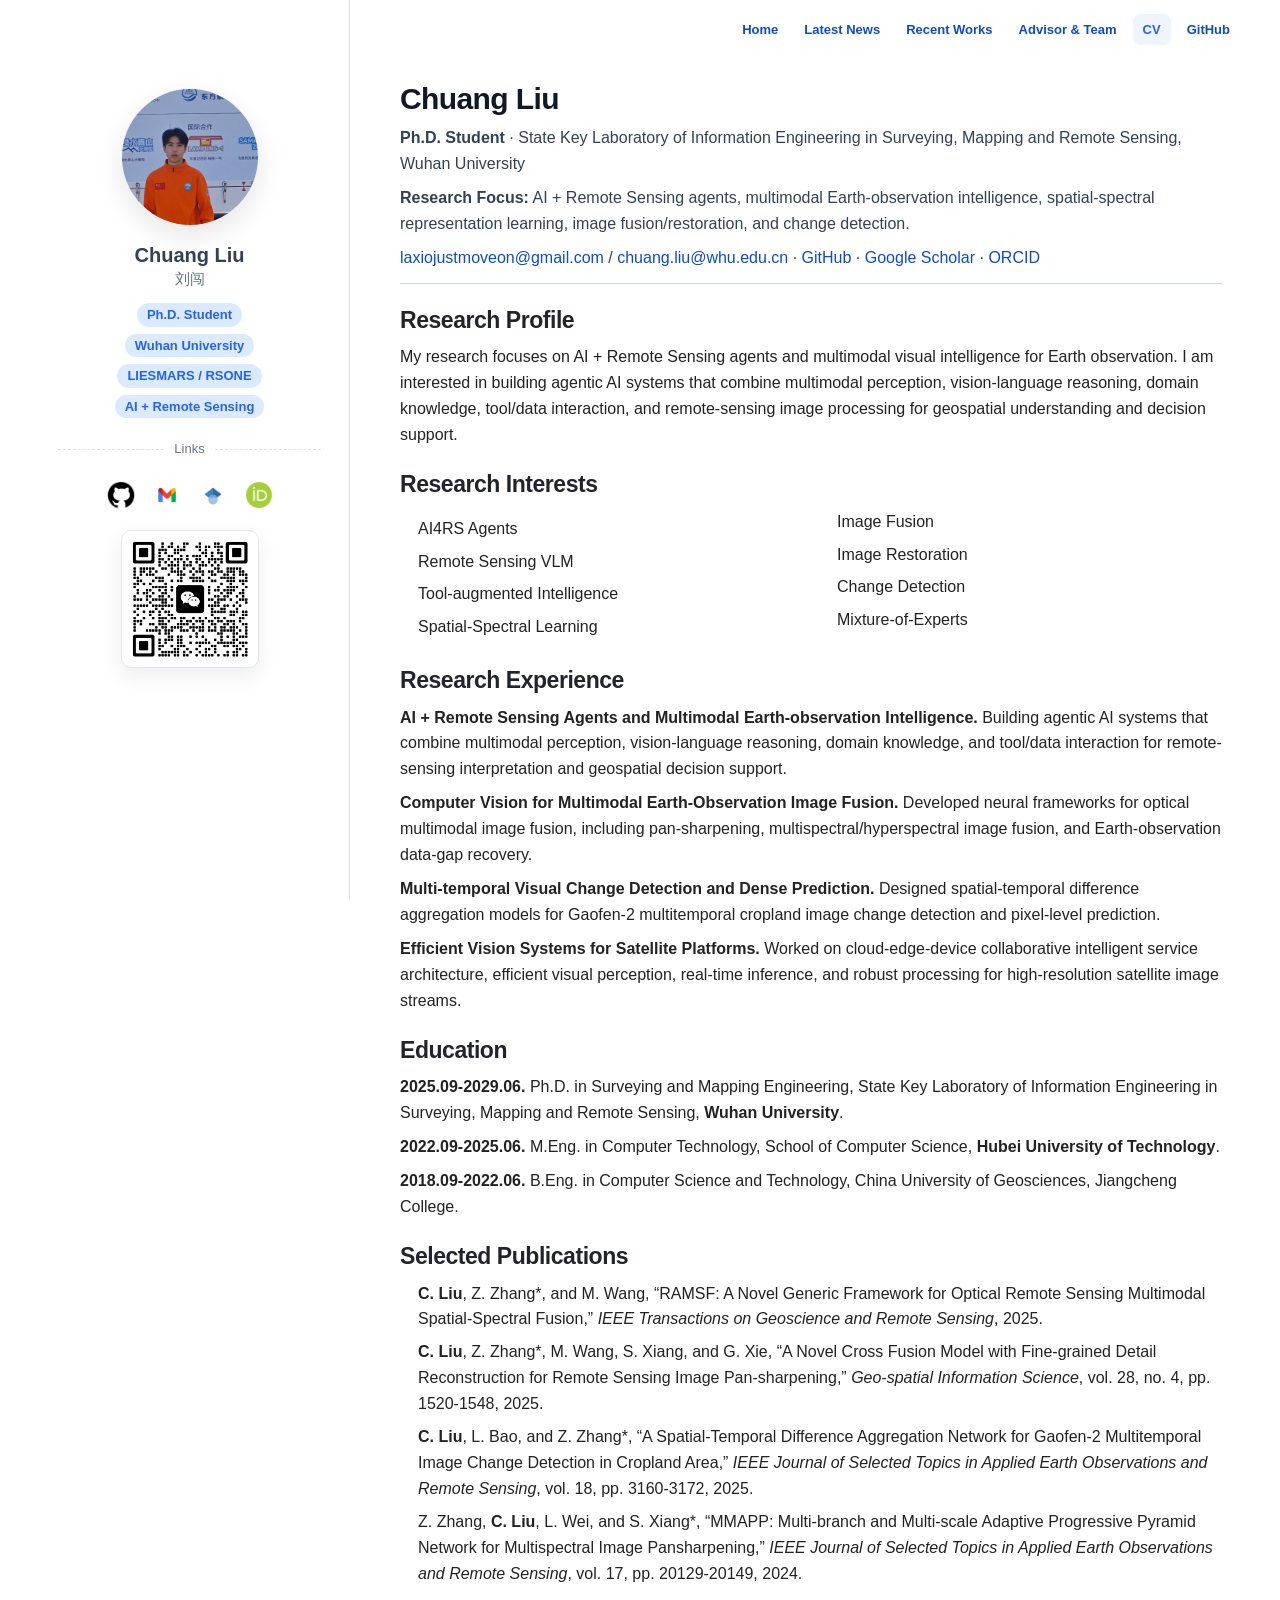
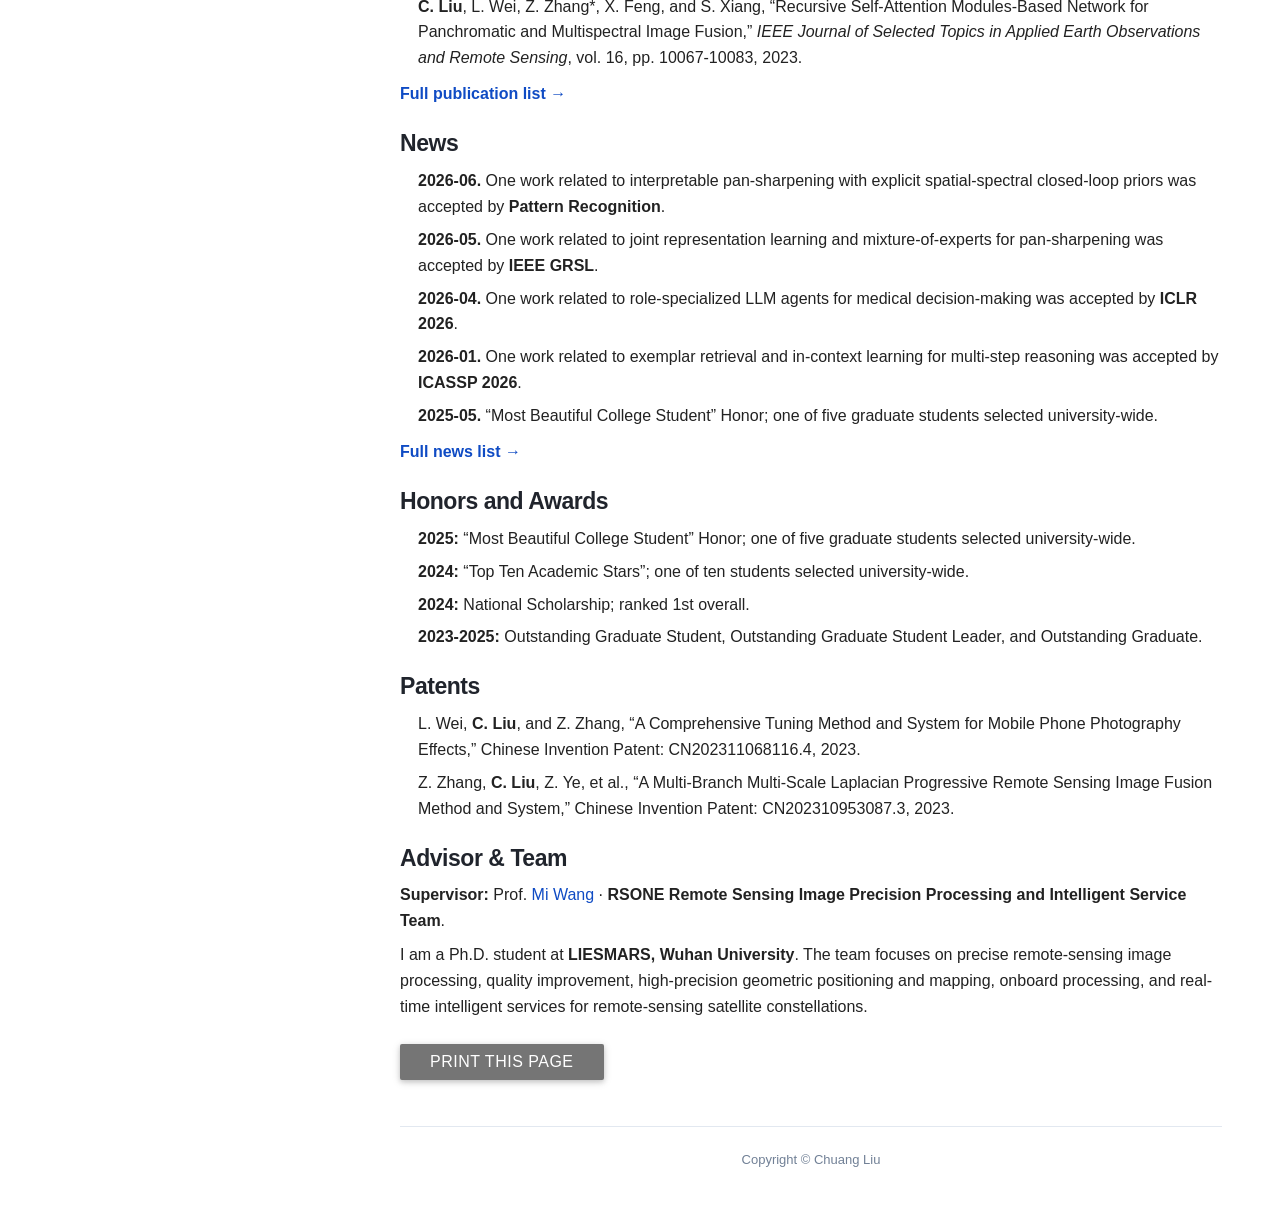
==== cv.html @ 135b4ab1 "Initial homepage" ====
<!DOCTYPE html>
<html lang="en">
<head>
<meta charset="utf-8"/>
<meta content="width=device-width, initial-scale=1.0" name="viewport"/>
<meta content="Chuang Liu" name="author"/>
<meta content="CV of Chuang Liu" name="description"/>
<title>CV | Chuang Liu</title>
<link href="./files/materialize.min.css" media="screen,projection" rel="stylesheet" type="text/css"/>
<link href="./files/style.css" media="screen,projection" rel="stylesheet" type="text/css"/>
<link href="./files/custom.css" media="screen,projection" rel="stylesheet" type="text/css"/>
<link href="./images/favicon.svg" rel="shortcut icon"/>
</head>
<body class="split-layout cv-page-static">
<aside aria-label="Profile sidebar" class="profile-sidebar">
<img alt="Chuang Liu profile photo" class="sidebar-photo" src="./images/profile.jpg"/>
<h2 class="sidebar-name">Chuang Liu</h2>
<div class="sidebar-cn">刘闯</div>
<div class="side-badges">
<span>Ph.D. Student</span>
<span>Wuhan University</span>
<span>LIESMARS / RSONE</span>
<span>AI + Remote Sensing</span>
</div>
<div class="sidebar-divider"><span>Links</span></div>
<div class="sidebar-links">
<a href="https://github.com/JUSTM0VE0N" rel="noopener" target="_blank" title="GitHub"><img alt="GitHub" src="./images/icon-github.png"/></a>
<a href="mailto:laxiojustmoveon@gmail.com" title="Email"><img alt="Email" src="./images/icon-email.png"/></a>
<a href="https://scholar.google.com.hk/citations?user=1uEs4R8AAAAJ&amp;hl=zh-CN" rel="noopener" target="_blank" title="Google Scholar"><img alt="Google Scholar" src="./images/icon-google-scholar.png"/></a>
<a href="https://orcid.org/0009-0001-8246-3417" rel="noopener" target="_blank" title="ORCID"><img alt="ORCID" src="./images/icon-orcid.png"/></a>
</div>
<div aria-label="WeChat QR code" class="wechat-qr-block">
<img alt="WeChat QR code" src="./images/wechat-qr.jpg"/>
</div>
</aside>
<main class="main-panel">
<nav aria-label="Main navigation" class="top-menu">
<a href="./index.html#home">Home</a>
<a href="./index.html#news">Latest News</a>
<a href="./index.html#recent_works">Recent Works</a>
<a href="./index.html#team">Advisor &amp; Team</a>
<a class="active" href="./cv.html">CV</a>
<a class="github-mini" href="https://github.com/JUSTM0VE0N" rel="noopener" target="_blank" title="GitHub">GitHub</a>
</nav>
<section class="content-section cv-section" id="cv">
<h1>Chuang Liu</h1>
<p class="cv-subtitle"><b>Ph.D. Student</b> · State Key Laboratory of Information Engineering in Surveying, Mapping and Remote Sensing, Wuhan University</p>
<p class="cv-subtitle"><b>Research Focus:</b> AI + Remote Sensing agents, multimodal Earth-observation intelligence, spatial-spectral representation learning, image fusion/restoration, and change detection.</p>
<p class="cv-contact"><a href="mailto:laxiojustmoveon@gmail.com">laxiojustmoveon@gmail.com</a> / <a href="mailto:chuang.liu@whu.edu.cn">chuang.liu@whu.edu.cn</a> · <a href="https://github.com/JUSTM0VE0N" target="_blank" rel="noopener">GitHub</a> · <a href="https://scholar.google.com.hk/citations?user=1uEs4R8AAAAJ&amp;hl=zh-CN" target="_blank" rel="noopener">Google Scholar</a> · <a href="https://orcid.org/0009-0001-8246-3417" target="_blank" rel="noopener">ORCID</a></p>

<h2>Research Profile</h2>
<p>My research focuses on AI + Remote Sensing agents and multimodal visual intelligence for Earth observation. I am interested in building agentic AI systems that combine multimodal perception, vision-language reasoning, domain knowledge, tool/data interaction, and remote-sensing image processing for geospatial understanding and decision support.</p>

<h2>Research Interests</h2>
<ul class="cv-list inline-list">
<li>AI4RS Agents</li>
<li>Remote Sensing VLM</li>
<li>Tool-augmented Intelligence</li>
<li>Spatial-Spectral Learning</li>
<li>Image Fusion</li>
<li>Image Restoration</li>
<li>Change Detection</li>
<li>Mixture-of-Experts</li>
</ul>

<h2>Research Experience</h2>
<p><b>AI + Remote Sensing Agents and Multimodal Earth-observation Intelligence.</b> Building agentic AI systems that combine multimodal perception, vision-language reasoning, domain knowledge, and tool/data interaction for remote-sensing interpretation and geospatial decision support.</p>
<p><b>Computer Vision for Multimodal Earth-Observation Image Fusion.</b> Developed neural frameworks for optical multimodal image fusion, including pan-sharpening, multispectral/hyperspectral image fusion, and Earth-observation data-gap recovery.</p>
<p><b>Multi-temporal Visual Change Detection and Dense Prediction.</b> Designed spatial-temporal difference aggregation models for Gaofen-2 multitemporal cropland image change detection and pixel-level prediction.</p>
<p><b>Efficient Vision Systems for Satellite Platforms.</b> Worked on cloud-edge-device collaborative intelligent service architecture, efficient visual perception, real-time inference, and robust processing for high-resolution satellite image streams.</p>

<h2>Education</h2>
<p><b>2025.09-2029.06.</b> Ph.D. in Surveying and Mapping Engineering, State Key Laboratory of Information Engineering in Surveying, Mapping and Remote Sensing, <b>Wuhan University</b>.</p>
<p><b>2022.09-2025.06.</b> M.Eng. in Computer Technology, School of Computer Science, <b>Hubei University of Technology</b>.</p>
<p><b>2018.09-2022.06.</b> B.Eng. in Computer Science and Technology, China University of Geosciences, Jiangcheng College.</p>

<h2>Selected Publications</h2>
<ul class="cv-pub-list">
<li><b>C. Liu</b>, Z. Zhang*, and M. Wang, “RAMSF: A Novel Generic Framework for Optical Remote Sensing Multimodal Spatial-Spectral Fusion,” <i>IEEE Transactions on Geoscience and Remote Sensing</i>, 2025.</li>
<li><b>C. Liu</b>, Z. Zhang*, M. Wang, S. Xiang, and G. Xie, “A Novel Cross Fusion Model with Fine-grained Detail Reconstruction for Remote Sensing Image Pan-sharpening,” <i>Geo-spatial Information Science</i>, vol. 28, no. 4, pp. 1520-1548, 2025.</li>
<li><b>C. Liu</b>, L. Bao, and Z. Zhang*, “A Spatial-Temporal Difference Aggregation Network for Gaofen-2 Multitemporal Image Change Detection in Cropland Area,” <i>IEEE Journal of Selected Topics in Applied Earth Observations and Remote Sensing</i>, vol. 18, pp. 3160-3172, 2025.</li>
<li>Z. Zhang, <b>C. Liu</b>, L. Wei, and S. Xiang*, “MMAPP: Multi-branch and Multi-scale Adaptive Progressive Pyramid Network for Multispectral Image Pansharpening,” <i>IEEE Journal of Selected Topics in Applied Earth Observations and Remote Sensing</i>, vol. 17, pp. 20129-20149, 2024.</li>
<li><b>C. Liu</b>, L. Wei, Z. Zhang*, X. Feng, and S. Xiang, “Recursive Self-Attention Modules-Based Network for Panchromatic and Multispectral Image Fusion,” <i>IEEE Journal of Selected Topics in Applied Earth Observations and Remote Sensing</i>, vol. 16, pp. 10067-10083, 2023.</li>
</ul>
<p class="cv-small-link"><a href="./publications.html">Full publication list →</a></p>

<h2>News</h2>
<ul class="cv-list">
<li><b>2026-06.</b> One work related to interpretable pan-sharpening with explicit spatial-spectral closed-loop priors was accepted by <b>Pattern Recognition</b>.</li>
<li><b>2026-05.</b> One work related to joint representation learning and mixture-of-experts for pan-sharpening was accepted by <b>IEEE GRSL</b>.</li>
<li><b>2026-04.</b> One work related to role-specialized LLM agents for medical decision-making was accepted by <b>ICLR 2026</b>.</li>
<li><b>2026-01.</b> One work related to exemplar retrieval and in-context learning for multi-step reasoning was accepted by <b>ICASSP 2026</b>.</li>
<li><b>2025-05.</b> “Most Beautiful College Student” Honor; one of five graduate students selected university-wide.</li>
</ul>
<p class="cv-small-link"><a href="./news.html">Full news list →</a></p>

<h2>Honors and Awards</h2>
<ul class="cv-list">
<li><b>2025:</b> “Most Beautiful College Student” Honor; one of five graduate students selected university-wide.</li>
<li><b>2024:</b> “Top Ten Academic Stars”; one of ten students selected university-wide.</li>
<li><b>2024:</b> National Scholarship; ranked 1st overall.</li>
<li><b>2023-2025:</b> Outstanding Graduate Student, Outstanding Graduate Student Leader, and Outstanding Graduate.</li>
</ul>

<h2>Patents</h2>
<ul class="cv-list">
<li>L. Wei, <b>C. Liu</b>, and Z. Zhang, “A Comprehensive Tuning Method and System for Mobile Phone Photography Effects,” Chinese Invention Patent: CN202311068116.4, 2023.</li>
<li>Z. Zhang, <b>C. Liu</b>, Z. Ye, et al., “A Multi-Branch Multi-Scale Laplacian Progressive Remote Sensing Image Fusion Method and System,” Chinese Invention Patent: CN202310953087.3, 2023.</li>
</ul>

<h2>Advisor &amp; Team</h2>
<p><b>Supervisor:</b> Prof. <a href="https://rsone.whu.edu.cn/home/index/list.html?id=8" target="_blank" rel="noopener">Mi Wang</a> · <b>RSONE Remote Sensing Image Precision Processing and Intelligent Service Team</b>.</p>
<p>I am a Ph.D. student at <b>LIESMARS, Wuhan University</b>. The team focuses on precise remote-sensing image processing, quality improvement, high-precision geometric positioning and mapping, onboard processing, and real-time intelligent services for remote-sensing satellite constellations.</p>

<p class="cv-print no-print"><button onclick="window.print()" class="btn grey darken-1">Print This Page</button></p>
</section>
<footer class="site-footer">Copyright © Chuang Liu</footer>
</main>
</body>
</html>
---- files/style.css ----
/* Custom Stylesheet */
/**
 * Use this file to override Materialize files so you can update
 * the core Materialize files in the future
 *
 * Made By MaterializeCSS.com
 */
html{
 }
body{
    font-family: Palatino Linotype, Helvetica Neue, Helvetica, Arial, sans-serif;
    font-size: 13pt;
}
.profile-section{
    background: #f7f7f7;
}

.news-section{
    background: #f7f7f7;
}

.projects-section{
    background: #f7f7f7;
}


.title{
    font-size: 20pt;
    font-weight: bold;
}
.subtitle{
    font-size: 16pt;
    font-weight: bold;
}


.nav-item{
    font-size: 12pt !important;
    color: black;
}

.nav-menu{
  color:black;
}

.cover-block {
  padding-top: 50px;
}

.profile-link{
  font-size: 13pt;
}

.profile-link a {
  color: white;
}
.profile-link a:hover {
  color: #DDDDDD;
}

.profile-block {
    background-color: #fff;
    transition: box-shadow .25s;
    border-radius: 20px;
}

.profile-image-block {
    vertical-align: middle;
}

.profile-content-block{
    color: white;
    padding-top: 10px !important;
}

.profile-photo{
    border-radius: 125px !important;
    border-color: white;
    margin: 10px;
}

.profile-name{
  font-size: 32px;
  font-weight: bold;

  font-family: Palatino Linotype, Helvetica Neue, Helvetica, Arial, sans-serif;
}

.about-card{
    border-radius: 40px;
}


.social-photo{
    width: 70px !important;
    margin-right: 10px;
    padding-bottom: 10px;
}

.social-photo{
    -webkit-transition: all 0.25s ease; /* Safari and Chrome */
    -moz-transition: all 0.25s ease; /* Firefox */
    -o-transition: all 0.25s ease; /* IE 9 */
    -ms-transition: all 0.25s ease; /* Opera */
    transition: all 0.25s ease;
}
.social-photo:hover {
    -webkit-transform:scale(1.2); /* Safari and Chrome */
    -moz-transform:scale(1.2); /* Firefox */
    -ms-transform:scale(1.2); /* IE 9 */
    -o-transform:scale(1.2); /* Opera */
     transform:scale(1.2);
}


.collection {
    border: 0px !important;
}
.collection-item{
    border: 0px !important;
}

.icon {
    width: 15px;
    margin-right: 5px;
    vertical-align: middle;
}
.news-date {
    width: 120px !important;
}

.test{
    border: 10px solid;
}


.parallax-container {
  min-height: 380px;
  line-height: 0;
  height: auto;
  color: rgba(255,255,255,.9);
}
  .parallax-container .section {
    width: 100%;
  }

@media only screen and (max-width : 992px) {
  .parallax-container .section {
    position: absolute;
    top: 40%;
  }
  #home .section {
    top: 10%;
  }
}

@media only screen and (max-width : 600px) {
  #home .section {
    top: 10%;
  }
}

@media only screen and (max-width : 992px) {
  .profile-content-block {
    text-align: center;
  }
}


.paper-title{
  font-size: 20px;
  font-weight: bold;
  color: black;
}

.paper-author{
  font-size: 16px !important;
  margin-top: 10px;
}

.paper-conf{
  font-size: 16px !important;
  font-style: italic !important;
}

a {
  color: #002db3;
}
a:hover{
  color: #3366ff;
}

.publication-hr{
  border: 0;
  border-top: 1px solid #DDDDDD;
}
---- files/custom.css ----
:root {
  --ink: #0f172a;
  --muted: #475569;
  --line: #dbe3ea;
  --soft: #f8fafc;
  --blue: #0369a1;
}
html { scroll-behavior: smooth; }
body { color: var(--ink); line-height: 1.72; }
nav ul a { padding: 0 9px; color: #263238; font-weight: 500; }
nav ul a.active { color: #0277bd; border-bottom: 3px solid #0277bd; }
.parallax-container { min-height: 560px; }
.cover-block { padding-top: 105px; }
.profile-content-block { text-shadow: 0 2px 10px rgba(0,0,0,.35); }
.profile-name { font-size: 2.2rem; font-weight: 700; }
.profile-link a { color: #e1f5fe; text-decoration: underline; }
.profile-photo { width: 260px; height: 260px; object-fit: cover; border-radius: 16px; background: white; border: 5px solid rgba(255,255,255,.85); }
.social-photo { width: 38px; height: 38px; object-fit: contain; margin-right: 10px; vertical-align: middle; border-radius: 8px; background: rgba(255,255,255,.9); padding: 2px; }
.social-pill { display: inline-flex; align-items: center; height: 38px; padding: 0 12px; border-radius: 8px; background: rgba(255,255,255,.92); color: #166534 !important; font-weight: 800; vertical-align: middle; text-shadow: none; }
.section { padding-top: 30px; padding-bottom: 32px; }
.about-section, .education-section, .awards-section { background: #ffffff; }
.news-section, .projects-section, .preprints-section, .collab-section { background: var(--soft); }
.title { font-size: 2.0rem; font-weight: 700; letter-spacing: .01em; }
.highlight-note {
  border-left: 5px solid #0284c7;
  background: #eff6ff;
  padding: 16px 20px;
  border-radius: 12px;
  line-height: 1.75;
}
.chinese-note { font-size: 1.03rem; }
.meta-chip {
  display: inline-block;
  background: #e0f2fe;
  color: #075985;
  border-radius: 999px;
  padding: 4px 11px;
  margin: 4px 4px 4px 0;
  font-size: 13px;
  font-weight: 600;
}
.paper-card, .project-card, .timeline-card {
  background: #fff;
  border: 1px solid var(--line);
  border-radius: 18px;
  padding: 18px;
  margin: 14px 0;
  box-shadow: 0 10px 22px rgba(15, 23, 42, .045);
}
.paper-topic { color: var(--blue); font-weight: 800; font-size: 13px; text-transform: uppercase; letter-spacing: .035em; }
.paper-title { font-size: 1.12rem; font-weight: 750; margin: 5px 0; }
.paper-author { color: #334155; }
.paper-conf { color: #475569; }
.paper-links a, .project-links a { margin-right: 12px; font-weight: 700; }
.project-thumb { width: 100%; border-radius: 14px; border: 1px solid #e2e8f0; }
.project-card { min-height: 328px; }
.timeline-date { color: var(--blue); font-weight: 800; margin-bottom: 3px; }
.news-list li { margin: 9px 0; }
.patent-list li, .publication-list li { margin: 9px 0; }
.more-link { font-weight: 800; }
.cv-header { display: grid; grid-template-columns: 150px 1fr; gap: 24px; align-items: start; }
.cv-header img { width: 150px; height: 150px; object-fit: cover; border-radius: 16px; border: 1px solid var(--line); }
.footer-copyright { padding: 18px; }
.todo-table td:first-child { font-weight: 700; width: 190px; }
@media only screen and (max-width: 992px) {
  .parallax-container { min-height: 680px; }
  .cover-block { padding-top: 70px; }
  nav ul.left { overflow-x: auto; white-space: nowrap; width: 100%; }
  nav ul.left li { float: none; display: inline-block; }
}
@media only screen and (max-width: 600px) {
  .profile-photo { width: 210px; height: 210px; }
  .profile-name { font-size: 1.8rem; }
  .cv-header { grid-template-columns: 1fr; }
}

/* Readability fix for the homepage hero section. */
#home {
  position: relative;
  background: linear-gradient(120deg, rgba(3, 21, 37, 0.92), rgba(12, 74, 110, 0.82)), url("../images/homepage_bg_remote_sensing.svg") center center / cover no-repeat;
}
#home .container {
  position: relative;
  z-index: 2;
}
#home .parallax {
  display: none;
}
.profile-content-block {
  color: #f8fafc;
  background: rgba(2, 6, 23, 0.58);
  border: 1px solid rgba(255, 255, 255, 0.22);
  border-radius: 18px;
  padding: 22px 26px !important;
  box-shadow: 0 18px 45px rgba(15, 23, 42, 0.22);
  text-shadow: none;
}
.profile-content-block hr {
  border: 0;
  border-top: 1px solid rgba(255, 255, 255, 0.38);
}
.profile-link {
  color: #f8fafc;
}
.profile-link a {
  color: #bae6fd;
  font-weight: 700;
  text-decoration: none;
}
.profile-link a:hover {
  color: #ffffff;
  text-decoration: underline;
}
.profile-name {
  color: #ffffff;
  text-shadow: 0 2px 8px rgba(0, 0, 0, 0.3);
}
@media only screen and (max-width: 992px) {
  .profile-content-block {
    margin-top: 18px;
  }
}

/* Consistent icon links in the homepage hero section. */
.social-links {
  display: flex;
  align-items: center;
  gap: 12px;
  margin-top: 18px;
  flex-wrap: wrap;
}
.social-icon-link {
  width: 44px;
  height: 44px;
  display: inline-flex;
  align-items: center;
  justify-content: center;
  border-radius: 10px;
  background: rgba(255,255,255,.94);
  box-shadow: 0 6px 18px rgba(15,23,42,.18);
  text-decoration: none !important;
  overflow: hidden;
  box-sizing: border-box;
}
.social-icon {
  width: 44px;
  height: 44px;
  object-fit: contain;
  display: block;
  border-radius: 10px;
  padding: 5px;
  background: rgba(255,255,255,.94);
  box-sizing: border-box;
}
.social-icon-text {
  display: inline-flex;
  align-items: center;
  justify-content: center;
  color: #166534;
  font-size: 10px;
  line-height: 1;
  font-weight: 900;
  letter-spacing: .02em;
  text-shadow: none;
}
.social-icon-link:hover {
  transform: translateY(-1px);
  box-shadow: 0 10px 24px rgba(15,23,42,.22);
}

/* Recent Works layout, inspired by compact academic publication lists. */
.paper-legend {
  display: flex;
  align-items: center;
  gap: 18px;
  flex-wrap: wrap;
  margin: 8px 0 14px;
  color: #334155;
  font-size: 1rem;
}
.role-dot {
  display: inline-block;
  width: 7px;
  height: 7px;
  border-radius: 50%;
  vertical-align: middle;
  margin: 0 5px 1px 3px;
}
.role-dot.equal { background: #22c55e; }
.role-dot.corr { background: #3b82f6; }
.role-dot.lead { background: #ef4444; }
sup.role-dot {
  width: 6px;
  height: 6px;
  margin-left: 4px;
  margin-right: 2px;
  position: relative;
  top: -0.45em;
}
.work-card {
  display: grid;
  grid-template-columns: 270px minmax(0, 1fr);
  gap: 18px;
  align-items: start;
  padding: 12px 0 14px 0;
  margin: 10px 0 14px;
  border-left: 1px solid #dbeafe;
  background: transparent;
  box-shadow: none;
}
.work-thumb {
  padding-left: 12px;
}
.work-thumb img {
  width: 100%;
  height: 118px;
  object-fit: cover;
  border-radius: 8px;
  border: 1px solid #e2e8f0;
  background: #fff;
}
.work-title {
  color: #27364f;
  font-size: 1.24rem;
  line-height: 1.42;
  font-weight: 700;
  letter-spacing: -.01em;
}
.citation-badge {
  display: inline-block;
  font-size: 11px;
  line-height: 1;
  padding: 5px 8px;
  border-radius: 999px;
  color: #1d4ed8;
  background: #eef2ff;
  font-weight: 800;
  vertical-align: middle;
  white-space: nowrap;
}
.work-tags {
  margin: 7px 0 6px;
}
.work-tags span {
  display: inline-block;
  margin: 0 4px 5px 0;
  padding: 3px 9px;
  border-radius: 999px;
  border: 1px solid #bbf7d0;
  background: #ecfdf5;
  color: #15803d;
  font-size: 12px;
  line-height: 1.2;
  font-weight: 600;
}
.work-authors {
  color: #697386;
  font-size: 1.02rem;
  line-height: 1.5;
}
.work-venue {
  color: #475569;
  font-size: .96rem;
  margin-top: 2px;
}
.work-links {
  margin-top: 8px;
}
.work-links a {
  display: inline-block;
  margin-right: 8px;
  padding: 3px 11px;
  border: 1px solid #60a5fa;
  border-radius: 999px;
  color: #2563eb;
  background: #eff6ff;
  font-weight: 800;
  font-size: 13px;
  text-decoration: none;
}
.work-links a:hover {
  background: #dbeafe;
  text-decoration: none;
}
.work-links .disabled-link {
  color: #94a3b8;
  border-color: #cbd5e1;
  background: #f8fafc;
  cursor: default;
  pointer-events: none;
}
.compact-work .work-thumb img {
  height: 96px;
}
.compact-work .work-title {
  font-size: 1.12rem;
}
@media only screen and (max-width: 800px) {
  .work-card {
    grid-template-columns: 1fr;
    gap: 10px;
    border-left: none;
    border-top: 1px solid #dbeafe;
    padding-top: 16px;
  }
  .work-thumb {
    padding-left: 0;
  }
  .work-thumb img {
    max-width: 360px;
    height: auto;
  }
  .work-title {
    font-size: 1.12rem;
  }
}

/* Split academic homepage layout inspired by compact lab/profile pages. */
body.split-layout {
  margin: 0;
  background: #ffffff;
  color: #243246;
  font-family: -apple-system, BlinkMacSystemFont, "Segoe UI", "Helvetica Neue", Arial, "Noto Sans", "PingFang SC", "Microsoft YaHei", sans-serif;
  font-size: 16px;
  line-height: 1.68;
}
body.split-layout a {
  color: #0f4bc4;
  text-decoration: none;
}
body.split-layout a:hover {
  color: #2563eb;
  text-decoration: underline;
}
.profile-sidebar {
  position: fixed;
  inset: 0 auto 0 0;
  width: 330px;
  padding: 44px 34px 28px;
  border-right: 1px solid #d9dee8;
  background: #fff;
  text-align: center;
  overflow-y: auto;
  z-index: 10;
}
.sidebar-brand {
  margin-bottom: 34px;
  line-height: 1.15;
}
.brand-title {
  font-size: 31px;
  font-weight: 900;
  color: #9a3f05;
  letter-spacing: -.03em;
}
.brand-subtitle {
  margin-top: 4px;
  font-size: 20px;
  color: #a33f0a;
  font-weight: 800;
}
.sidebar-photo {
  width: 138px;
  height: 138px;
  object-fit: cover;
  border-radius: 50%;
  border: 1px solid #eef2f7;
  box-shadow: 0 10px 25px rgba(15, 23, 42, .10);
  margin: 6px auto 18px;
  display: block;
}
.sidebar-name {
  font-size: 20px;
  font-weight: 800;
  color: #334155;
  margin: 8px 0 0;
}
.sidebar-cn {
  color: #64748b;
  font-size: 15px;
  margin-bottom: 8px;
}
.side-badges {
  display: flex;
  flex-direction: column;
  align-items: center;
  gap: 7px;
  margin: 12px 0 20px;
}
.side-badges span {
  color: #2563eb;
  background: #dbeafe;
  border-radius: 999px;
  padding: 3px 10px;
  font-size: 13px;
  line-height: 1.35;
  font-weight: 600;
}
.sidebar-divider {
  margin: 16px 0 18px;
  color: #64748b;
  font-size: 13px;
  display: flex;
  align-items: center;
  gap: 10px;
}
.sidebar-divider::before,
.sidebar-divider::after {
  content: "";
  height: 1px;
  flex: 1;
  border-top: 1px dashed #dbe3ea;
}
.sidebar-links {
  display: flex;
  justify-content: center;
  align-items: center;
  gap: 12px;
  flex-wrap: wrap;
}
.sidebar-links a {
  width: 32px;
  height: 32px;
  display: inline-flex;
  align-items: center;
  justify-content: center;
  overflow: hidden;
  border-radius: 9px;
  transition: transform .18s ease, box-shadow .18s ease;
  background: #fff;
}
.sidebar-links a:hover {
  transform: translateY(-2px);
  box-shadow: 0 7px 18px rgba(15, 23, 42, .13);
  text-decoration: none;
}
.sidebar-links img {
  width: 32px;
  height: 32px;
  object-fit: contain;
  border-radius: 8px;
  display: block;
}
.main-panel {
  margin-left: 330px;
  width: calc(100% - 330px);
  min-height: 100vh;
  background: #fff;
  padding: 14px 46px 36px;
}
.top-menu {
  position: sticky;
  top: 0;
  z-index: 8;
  height: auto;
  line-height: 1;
  box-shadow: none;
  background: rgba(255, 255, 255, .94);
  backdrop-filter: blur(8px);
  display: flex;
  justify-content: flex-end;
  align-items: center;
  gap: 6px;
  padding: 0 0 28px;
}
.top-menu a {
  display: inline-flex;
  align-items: center;
  justify-content: center;
  min-height: 31px;
  color: #52627a;
  font-size: 13px;
  font-weight: 600;
  padding: 7px 10px;
  border-radius: 7px;
}
.top-menu a:hover,
.top-menu a.active {
  background: #eef5ff;
  color: #2563eb;
  text-decoration: none;
}
.github-mini {
  font-weight: 800 !important;
}
.content-section {
  max-width: 930px;
  padding: 8px 0 22px;
  margin: 0 auto;
  background: transparent !important;
}
body.split-layout #home {
  position: relative;
  min-height: 0;
  color: #243246;
  background: transparent !important;
}
.intro-section h1 {
  margin: 0 0 8px;
  color: #111827;
  font-size: 30px;
  line-height: 1.2;
  font-weight: 900;
  letter-spacing: -.02em;
}
.intro-role {
  color: #667085;
  font-size: 17px;
  line-height: 1.55;
  margin: 3px 0;
  font-weight: 650;
}
.intro-email {
  color: #334155;
  font-size: 14px;
  margin: 8px 0 12px;
  padding-bottom: 12px;
  border-bottom: 1px solid #cbd5e1;
}
.recruiting-note {
  color: #ef0000;
  font-size: 16px;
  line-height: 1.7;
  font-weight: 750;
  margin: 10px 0 26px;
}
.recruiting-note p {
  margin: 6px 0;
}
.content-section h2 {
  margin: 16px 0 14px;
  color: #20242c;
  font-size: 23px;
  font-weight: 900;
  letter-spacing: -.02em;
}
.interest-tags {
  display: flex;
  gap: 6px;
  flex-wrap: wrap;
  margin: 12px 0 4px;
}
.interest-tags span {
  display: inline-flex;
  align-items: center;
  border-radius: 999px;
  background: #edf4ff;
  color: #1554c0;
  font-size: 12px;
  font-weight: 700;
  padding: 4px 9px;
}
.news-timeline,
.timeline-list {
  border-left: 1px solid #dbeafe;
  margin-left: 12px;
  padding-left: 0;
}
.news-row,
.timeline-row {
  display: grid;
  grid-template-columns: 88px minmax(0, 1fr);
  gap: 18px;
  margin: 0 0 18px;
}
.news-row time,
.timeline-row time {
  color: #7a7f89;
  font-size: 16px;
  text-align: right;
  padding-top: 2px;
}
.news-row p,
.timeline-row p {
  margin: 0;
  color: #304057;
}
.paper-legend {
  border-left: 1px solid #dbeafe;
  padding-left: 12px;
  margin: 4px 0 6px;
}
.work-card {
  display: grid;
  grid-template-columns: 250px minmax(0, 1fr);
  gap: 20px;
  align-items: start;
  padding: 12px 0 14px 0;
  margin: 10px 0 14px;
  border-left: 1px solid #dbeafe;
  background: transparent;
  box-shadow: none;
}
.work-thumb {
  padding-left: 12px;
}
.work-thumb img {
  width: 100%;
  height: 116px;
  object-fit: cover;
  border-radius: 8px;
  border: 1px solid #d8dee9;
  background: #fff;
}
.work-title {
  color: #27364f;
  font-size: 18px;
  line-height: 1.42;
  font-weight: 700;
  letter-spacing: -.01em;
}
.work-authors {
  color: #6b7280;
  font-size: 16px;
  line-height: 1.5;
}
.work-venue {
  color: #475569;
  font-size: 14px;
  margin-top: 3px;
}
.work-tags span {
  font-size: 11px;
  padding: 3px 8px;
}
.experience-list {
  display: grid;
  gap: 12px;
}
.experience-card {
  border-left: 4px solid #2563eb;
  background: #f8fbff;
  border-radius: 12px;
  padding: 13px 16px;
}
.experience-card p {
  margin: 5px 0 0;
  color: #475569;
}
.blue-button {
  display: inline-flex;
  align-items: center;
  justify-content: center;
  background: #eaf2ff;
  color: #0f4bc4 !important;
  border: 1px solid #bfdbfe;
  border-radius: 999px;
  padding: 7px 14px;
  font-weight: 800;
}
.blue-button:hover {
  background: #dbeafe;
  text-decoration: none !important;
}
.compact-list {
  padding-left: 22px;
}
.compact-list li {
  margin: 8px 0;
}
.more-line a {
  font-weight: 800;
}
.site-footer {
  max-width: 930px;
  margin: 16px auto 0;
  padding: 22px 0 14px;
  border-top: 1px solid #e2e8f0;
  text-align: center;
  color: #718096;
  font-size: 13px;
}
@media only screen and (max-width: 980px) {
  .profile-sidebar {
    position: relative;
    width: 100%;
    min-height: 0;
    border-right: 0;
    border-bottom: 1px solid #d9dee8;
    padding: 30px 20px 24px;
  }
  .main-panel {
    margin-left: 0;
    width: 100%;
    padding: 12px 22px 30px;
  }
  .top-menu {
    justify-content: center;
    overflow-x: auto;
    padding-bottom: 18px;
  }
  .work-card {
    grid-template-columns: 1fr;
    border-left: none;
    border-top: 1px solid #dbeafe;
    padding-top: 16px;
  }
  .work-thumb {
    padding-left: 0;
  }
  .work-thumb img {
    max-width: 340px;
    height: auto;
  }
}
@media only screen and (max-width: 620px) {
  .main-panel {
    padding: 10px 16px 24px;
  }
  .news-row,
  .timeline-row {
    grid-template-columns: 1fr;
    gap: 2px;
  }
  .news-row time,
  .timeline-row time {
    text-align: left;
    font-weight: 800;
  }
  .brand-title {
    font-size: 28px;
  }
  .intro-section h1 {
    font-size: 27px;
  }
}


/* Uniform sidebar link icons: user-provided GitHub / Email / Google Scholar / ORCID assets. */
.sidebar-links a {
  width: 34px;
  height: 34px;
  flex: 0 0 34px;
  border-radius: 9px;
}
.sidebar-links img {
  width: 28px;
  height: 28px;
  object-fit: contain;
  border-radius: 7px;
}


/* Sidebar cleanup: remove top brand area and add WeChat QR under link icons. */
.profile-sidebar {
  padding-top: 36px;
}
.sidebar-photo {
  margin-top: 0;
}
.wechat-qr-block {
  width: 138px;
  margin: 18px auto 0;
}
.wechat-qr-block img {
  width: 138px;
  height: 138px;
  object-fit: contain;
  display: block;
  border-radius: 10px;
  border: 1px solid #e5e7eb;
  background: #ffffff;
  padding: 5px;
  box-shadow: 0 8px 20px rgba(15, 23, 42, .08);
}
@media only screen and (max-width: 980px) {
  .wechat-qr-block,
  .wechat-qr-block img {
    width: 138px;
    height: 138px;
  }
}

/* Recent Works thumbnail update: use paper figures, preserve aspect ratio. */
.work-card {
  grid-template-columns: 270px minmax(0, 1fr);
}
.work-thumb img {
  width: 100%;
  height: 150px;
  object-fit: contain;
  object-position: center;
  padding: 4px;
  background: #ffffff;
}
.work-links a {
  min-width: 0;
  text-align: center;
}
@media only screen and (max-width: 800px) {
  .work-thumb img {
    height: auto;
    max-height: 220px;
  }
}

/* Publications standalone page layout. */
body.publication-page {
  margin: 0;
  background: #fff;
  color: #243246;
  font-family: -apple-system, BlinkMacSystemFont, "Segoe UI", "Helvetica Neue", Arial, "Noto Sans", "PingFang SC", "Microsoft YaHei", sans-serif;
  font-size: 16px;
  line-height: 1.68;
}
.publication-top-menu {
  max-width: 1040px;
  margin: 0 auto;
  padding: 14px 24px 18px;
}
.publication-main {
  max-width: 1040px;
  margin: 0 auto;
  padding: 0 24px 36px;
}
.publication-page h1 {
  font-size: 28px;
  font-weight: 900;
  margin: 12px 0 8px;
  color: #20242c;
}

/* Centered desktop layout refinement: keep the sidebar and top navigation closer to the page center on wide screens. */
@media only screen and (min-width: 981px) {
  body.split-layout {
    --page-width: 1220px;
    --side-width: 320px;
    --page-gutter: max(0px, calc((100vw - var(--page-width)) / 2));
  }
  .profile-sidebar {
    left: var(--page-gutter);
    width: var(--side-width);
    padding-left: 28px;
    padding-right: 28px;
  }
  .main-panel {
    margin-left: calc(var(--page-gutter) + var(--side-width));
    width: min(calc(100vw - var(--page-gutter) - var(--side-width)), calc(var(--page-width) - var(--side-width)));
    padding-left: 28px;
    padding-right: 28px;
  }
  .top-menu {
    max-width: 840px;
    margin-left: 22px;
    margin-right: 0;
    justify-content: flex-end;
  }
  .content-section,
  .site-footer {
    max-width: 840px;
    margin-left: 22px;
    margin-right: 0;
  }
}

.full-list-link {
  margin: 8px 0 2px;
  padding-left: 12px;
  font-weight: 800;
}
.full-list-link a {
  color: #0f4bc4;
}

/* Google Scholar citation badges shown next to paper titles. */
.scholar-citation {
  margin-left: 8px;
  text-decoration: none !important;
  position: relative;
  top: -1px;
}
.scholar-citation:hover {
  color: #ffffff;
  background: #2563eb;
}


/* Venue badges on Recent Works thumbnails. */
.work-thumb {
  position: relative;
}
.venue-badge {
  position: absolute;
  top: 8px;
  left: 20px;
  z-index: 2;
  display: inline-flex;
  align-items: center;
  justify-content: center;
  min-width: 48px;
  height: 22px;
  padding: 0 8px;
  border-radius: 6px;
  background: #2563eb;
  color: #ffffff;
  font-size: 12px;
  line-height: 1;
  font-weight: 900;
  letter-spacing: .02em;
  box-shadow: 0 6px 14px rgba(37, 99, 235, .22);
}
@media only screen and (max-width: 800px) {
  .venue-badge {
    left: 8px;
  }
}

/* CV page that mirrors homepage content. */
.cv-live-page .cv-live-main {
  padding-top: 8px;
}
.cv-live-intro {
  border-bottom: 1px solid #e2e8f0;
  margin-bottom: 12px;
}
.cv-live-content .content-section {
  padding-top: 12px;
  padding-bottom: 18px;
  border-bottom: 1px solid #eef2f7;
}
.cv-live-content .content-section:last-child {
  border-bottom: 0;
}
.cv-live-content #cv-home .intro-email {
  border-bottom: 0;
}
@media print {
  .publication-top-menu,
  .cv-live-intro .no-print,
  .full-list-link,
  .work-links,
  .site-footer {
    display: none !important;
  }
  .publication-main,
  .content-section {
    max-width: none !important;
    padding: 0 !important;
    margin: 0 !important;
  }
  body {
    font-size: 11pt !important;
    line-height: 1.4 !important;
  }
  .work-card {
    break-inside: avoid;
    page-break-inside: avoid;
  }
}

/* Final layout refinements requested by Chuang Liu. */
@media only screen and (min-width: 981px) {
  /* Align the left profile photo with the right-side name/title block. */
  .profile-sidebar {
    padding-top: 88px;
  }

  /* Keep Recent Works thumbnails fixed and stretch paper figures to a uniform size. */
  .work-card {
    grid-template-columns: 270px minmax(0, 1fr);
  }
  .work-thumb {
    width: 270px;
    height: 150px;
    padding-left: 12px;
    box-sizing: border-box;
  }
  .work-thumb img {
    width: 258px;
    height: 150px;
    max-width: none;
    max-height: none;
    object-fit: fill;
    object-position: center;
    padding: 0;
    box-sizing: border-box;
  }
}

@media only screen and (max-width: 980px) {
  .profile-sidebar {
    padding-top: 30px;
  }
  .work-thumb {
    width: 100%;
    height: 180px;
    padding-left: 0;
  }
  .work-thumb img {
    width: 100%;
    height: 180px;
    max-width: none;
    max-height: none;
    object-fit: fill;
    padding: 0;
  }
}


/* Navigation anchors and static CV page refinements. */
.scrollspy,
.content-section {
  scroll-margin-top: 78px;
}
@media only screen and (min-width: 981px) {
  .top-menu a {
    white-space: nowrap;
  }
}
.cv-page-static .cv-section {
  color: #222;
  line-height: 1.62;
}
.cv-page-static .cv-section h1 {
  margin: 0 0 8px;
  color: #111827;
  font-size: 30px;
  line-height: 1.2;
  font-weight: 900;
  letter-spacing: -.02em;
}
.cv-page-static .cv-subtitle,
.cv-page-static .cv-contact {
  margin: 4px 0;
  color: #334155;
}
.cv-page-static .cv-contact {
  padding-bottom: 12px;
  border-bottom: 1px solid #cbd5e1;
}
.cv-page-static .cv-section h2 {
  font-size: 23px;
  line-height: 1.25;
  margin: 22px 0 10px;
  color: #20242c;
  font-weight: 900;
}
.cv-page-static .cv-section p {
  margin: 8px 0;
}
.cv-list,
.cv-pub-list {
  margin: 6px 0 10px;
  padding-left: 18px;
}
.cv-list li,
.cv-pub-list li {
  margin: 7px 0;
}
.cv-list.inline-list {
  list-style: circle;
  columns: 2;
  column-gap: 34px;
}
.cv-small-link {
  font-weight: 800;
}
.cv-print {
  margin-top: 24px !important;
}
@media only screen and (max-width: 700px) {
  .cv-list.inline-list {
    columns: 1;
  }
}
@media print {
  .cv-page-static .profile-sidebar,
  .cv-page-static .top-menu,
  .cv-page-static .site-footer,
  .cv-print {
    display: none !important;
  }
  .cv-page-static .main-panel {
    margin: 0 !important;
    width: 100% !important;
    padding: 0 !important;
  }
  .cv-page-static .content-section {
    max-width: none !important;
    margin: 0 !important;
    padding: 0 !important;
  }
  .cv-page-static body,
  .cv-page-static .cv-section {
    font-size: 10.5pt !important;
    line-height: 1.35 !important;
  }
}
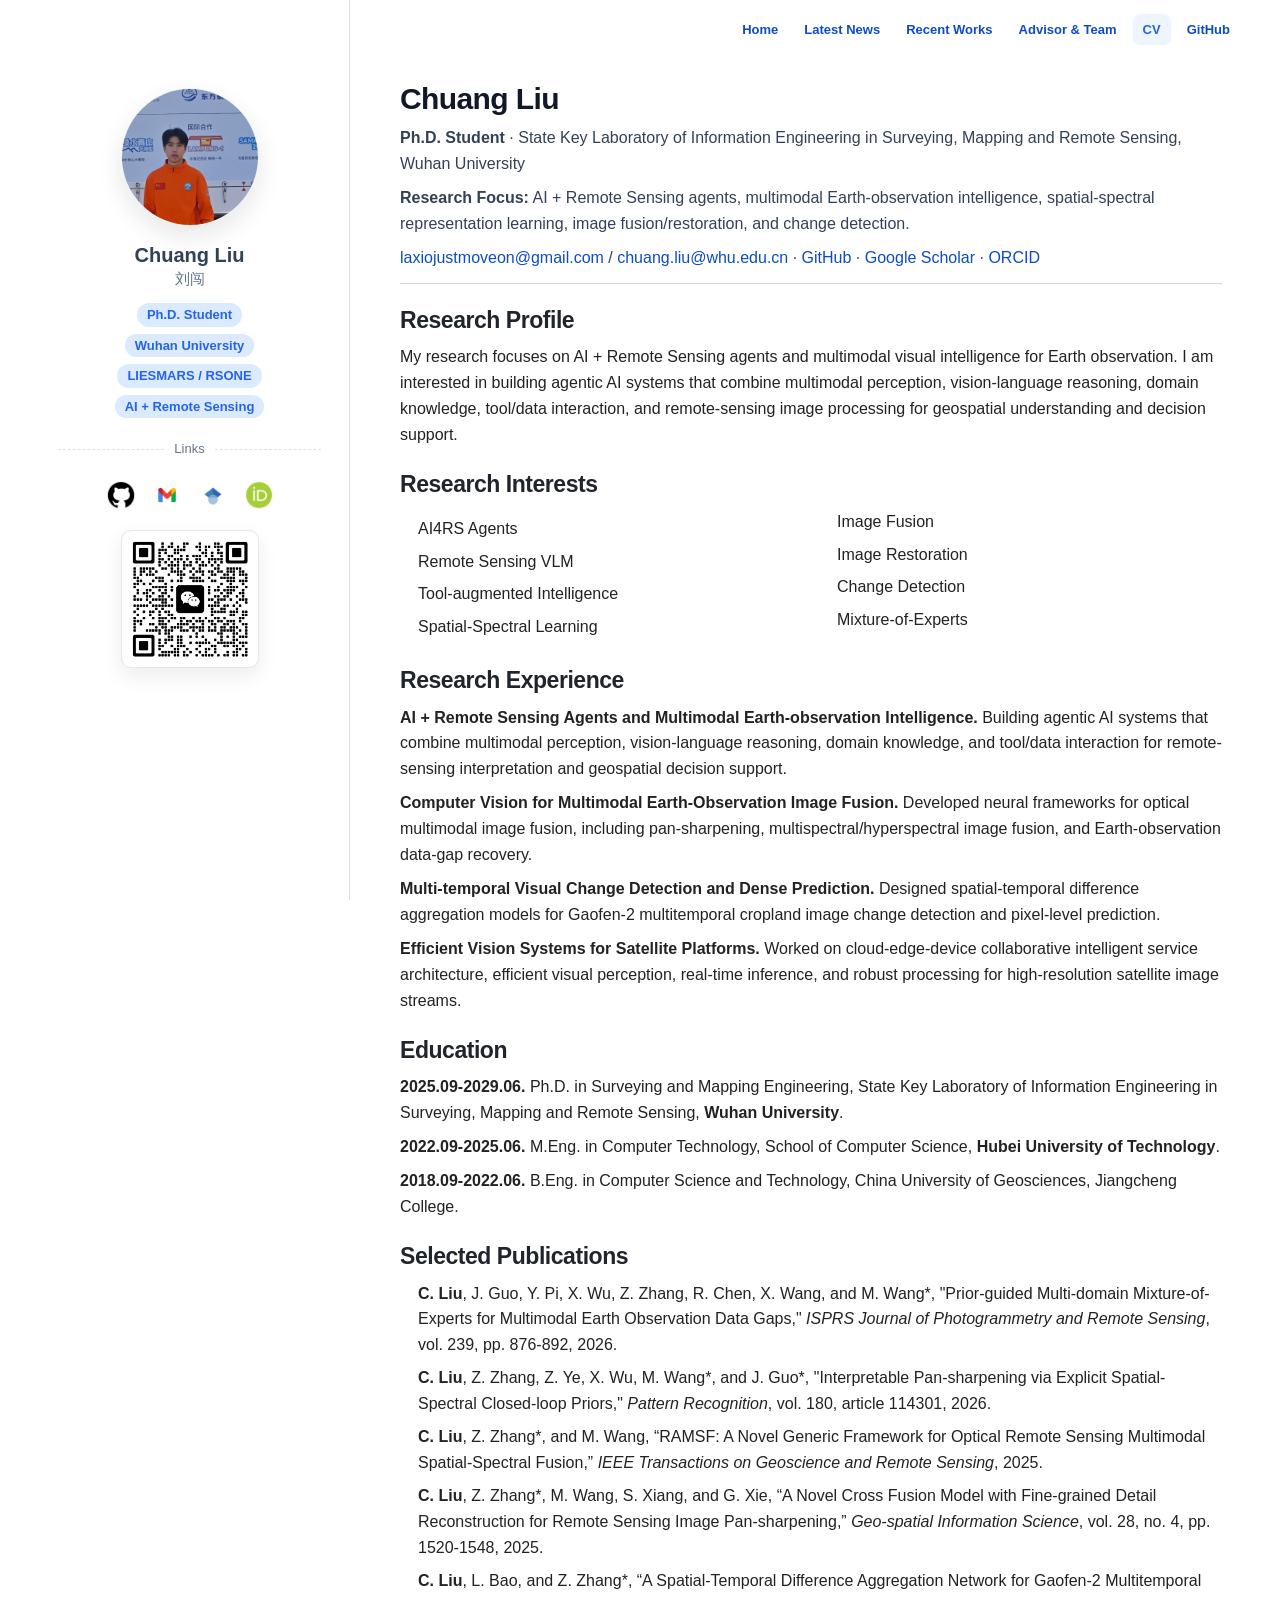
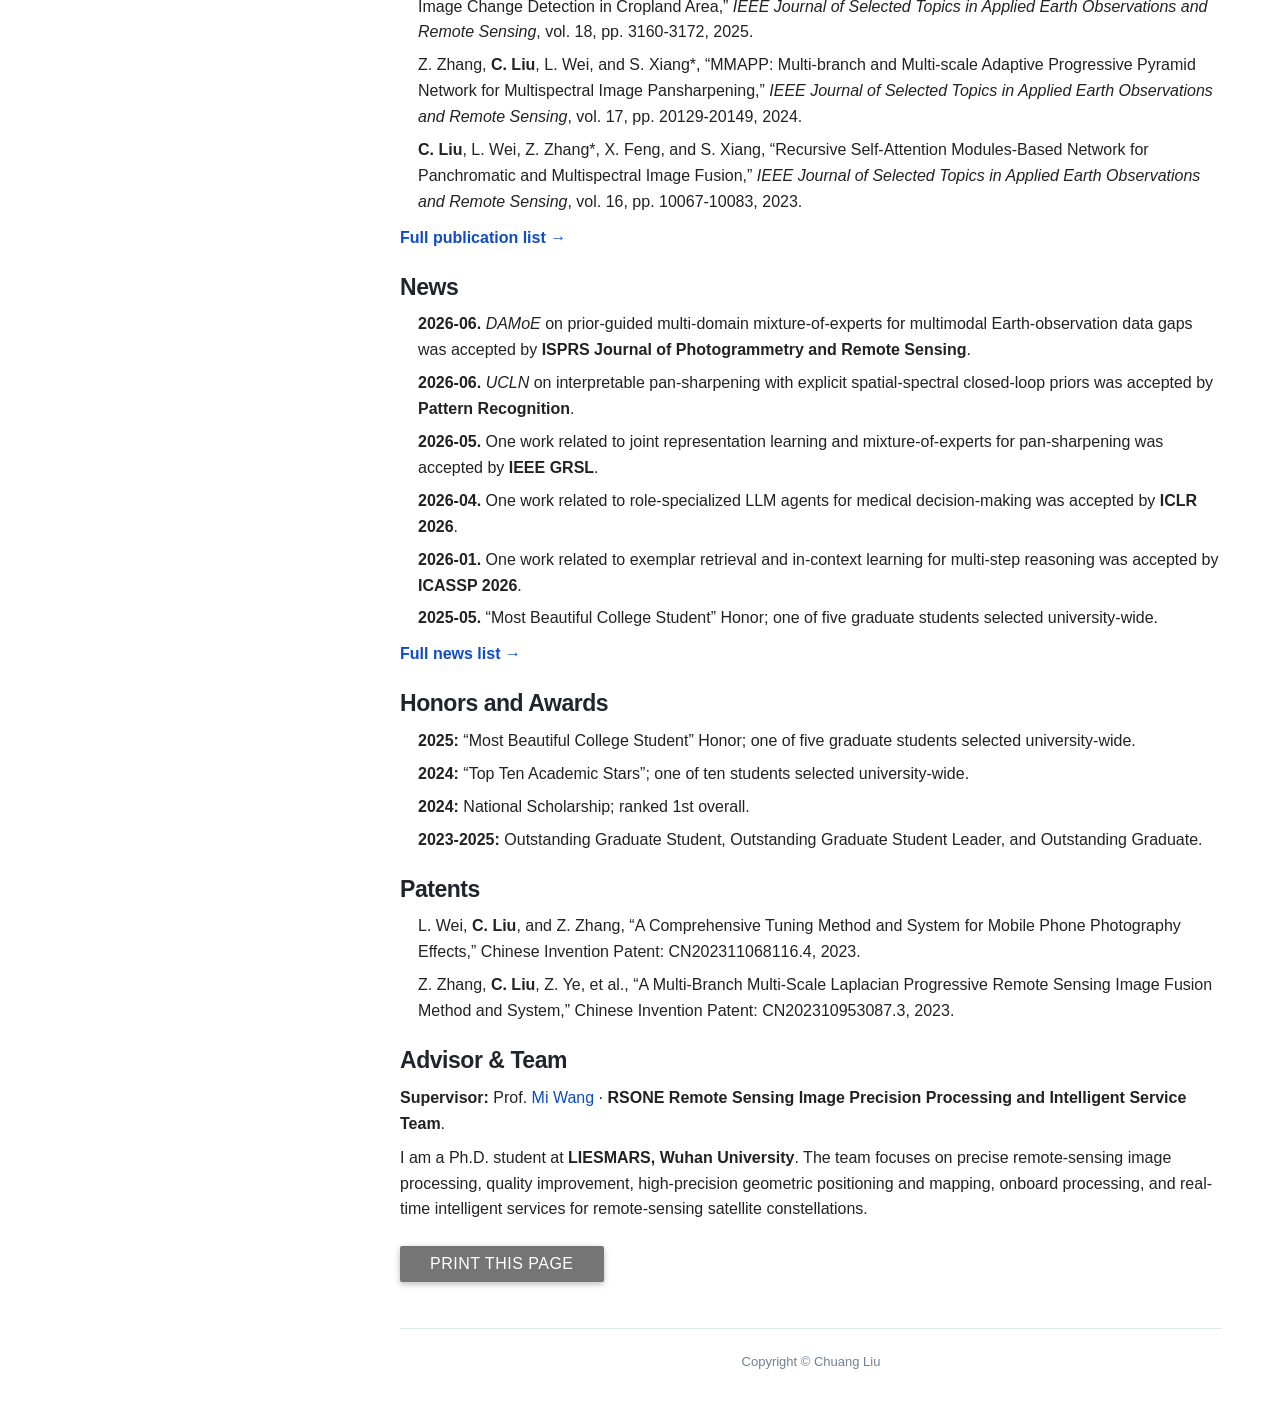
==== commit 87d4e360: "Update June publications" ====
--- a/cv.html
+++ b/cv.html
@@ -76,6 +76,8 @@
 
 <h2>Selected Publications</h2>
 <ul class="cv-pub-list">
+<li><b>C. Liu</b>, J. Guo, Y. Pi, X. Wu, Z. Zhang, R. Chen, X. Wang, and M. Wang*, "Prior-guided Multi-domain Mixture-of-Experts for Multimodal Earth Observation Data Gaps," <i>ISPRS Journal of Photogrammetry and Remote Sensing</i>, vol. 239, pp. 876-892, 2026.</li>
+<li><b>C. Liu</b>, Z. Zhang, Z. Ye, X. Wu, M. Wang*, and J. Guo*, "Interpretable Pan-sharpening via Explicit Spatial-Spectral Closed-loop Priors," <i>Pattern Recognition</i>, vol. 180, article 114301, 2026.</li>
 <li><b>C. Liu</b>, Z. Zhang*, and M. Wang, “RAMSF: A Novel Generic Framework for Optical Remote Sensing Multimodal Spatial-Spectral Fusion,” <i>IEEE Transactions on Geoscience and Remote Sensing</i>, 2025.</li>
 <li><b>C. Liu</b>, Z. Zhang*, M. Wang, S. Xiang, and G. Xie, “A Novel Cross Fusion Model with Fine-grained Detail Reconstruction for Remote Sensing Image Pan-sharpening,” <i>Geo-spatial Information Science</i>, vol. 28, no. 4, pp. 1520-1548, 2025.</li>
 <li><b>C. Liu</b>, L. Bao, and Z. Zhang*, “A Spatial-Temporal Difference Aggregation Network for Gaofen-2 Multitemporal Image Change Detection in Cropland Area,” <i>IEEE Journal of Selected Topics in Applied Earth Observations and Remote Sensing</i>, vol. 18, pp. 3160-3172, 2025.</li>
@@ -86,7 +88,8 @@
 
 <h2>News</h2>
 <ul class="cv-list">
-<li><b>2026-06.</b> One work related to interpretable pan-sharpening with explicit spatial-spectral closed-loop priors was accepted by <b>Pattern Recognition</b>.</li>
+<li><b>2026-06.</b> <i>DAMoE</i> on prior-guided multi-domain mixture-of-experts for multimodal Earth-observation data gaps was accepted by <b>ISPRS Journal of Photogrammetry and Remote Sensing</b>.</li>
+<li><b>2026-06.</b> <i>UCLN</i> on interpretable pan-sharpening with explicit spatial-spectral closed-loop priors was accepted by <b>Pattern Recognition</b>.</li>
 <li><b>2026-05.</b> One work related to joint representation learning and mixture-of-experts for pan-sharpening was accepted by <b>IEEE GRSL</b>.</li>
 <li><b>2026-04.</b> One work related to role-specialized LLM agents for medical decision-making was accepted by <b>ICLR 2026</b>.</li>
 <li><b>2026-01.</b> One work related to exemplar retrieval and in-context learning for multi-step reasoning was accepted by <b>ICASSP 2026</b>.</li>
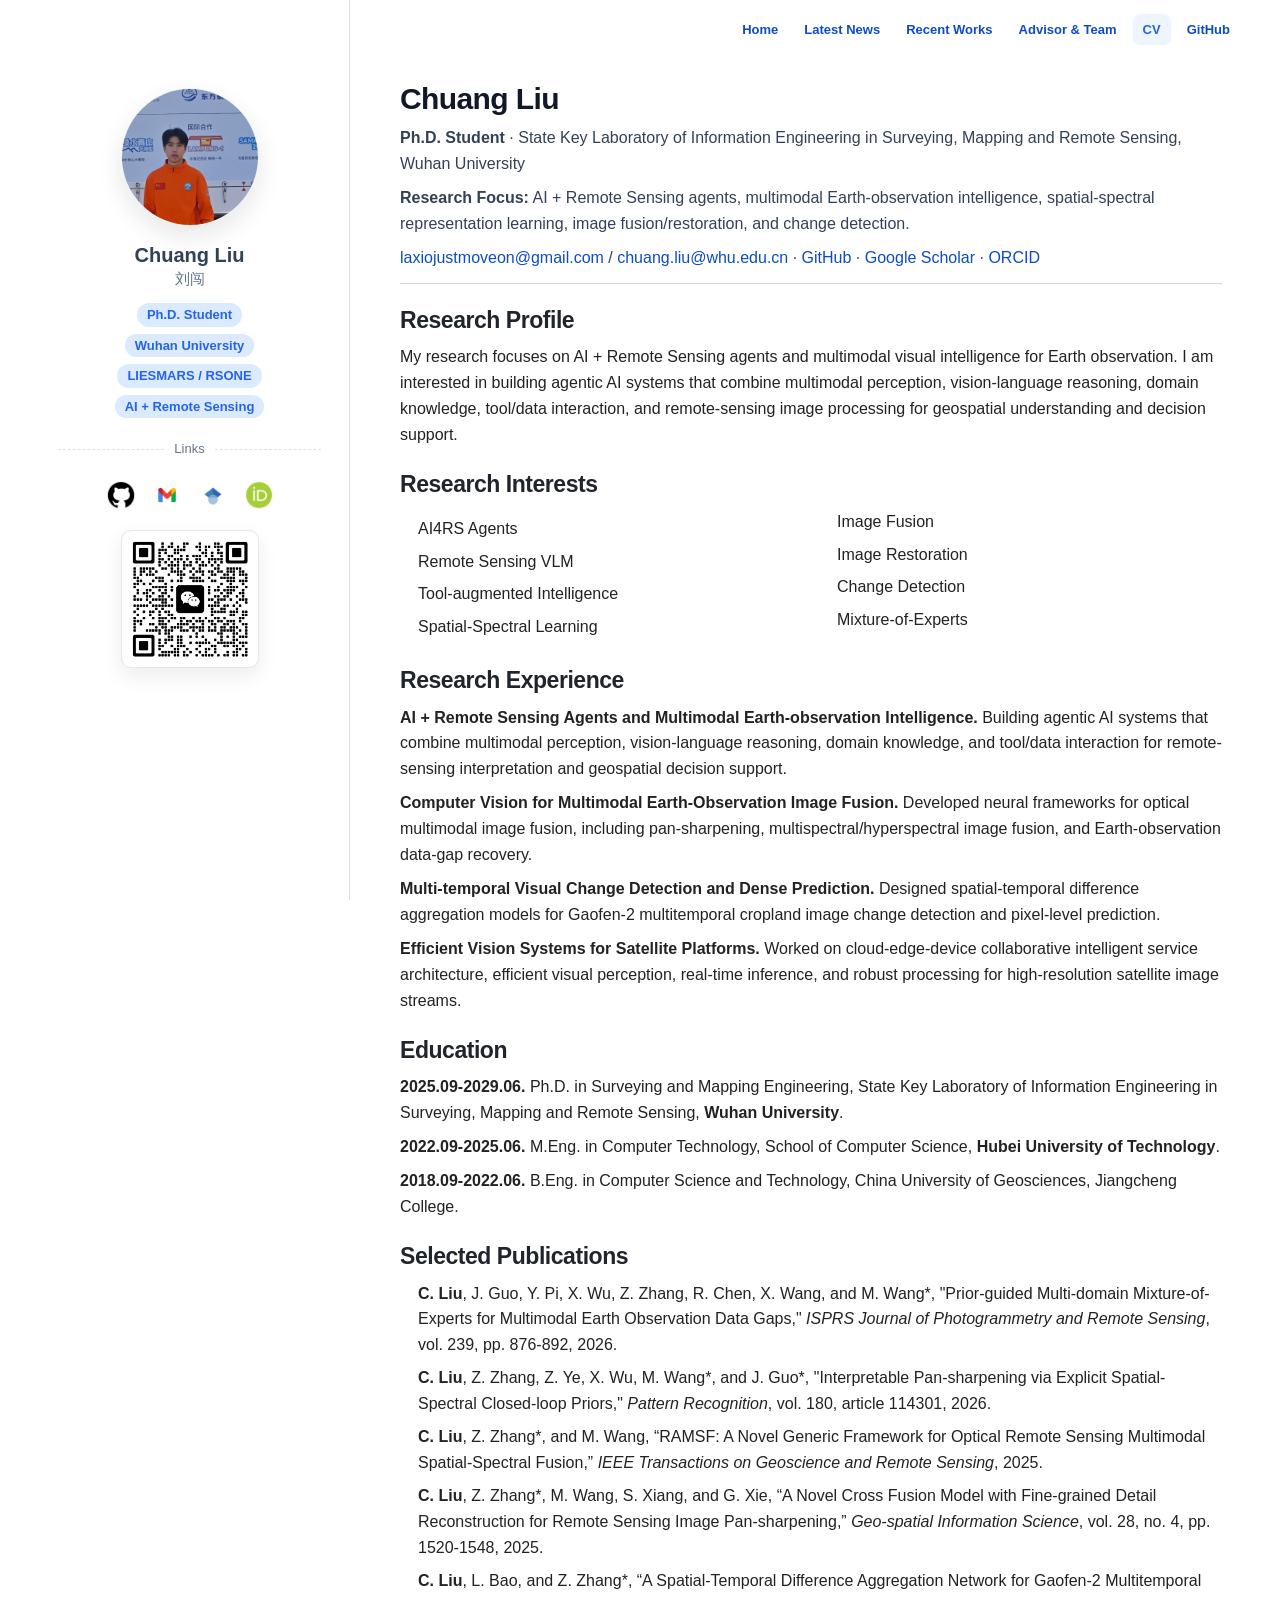
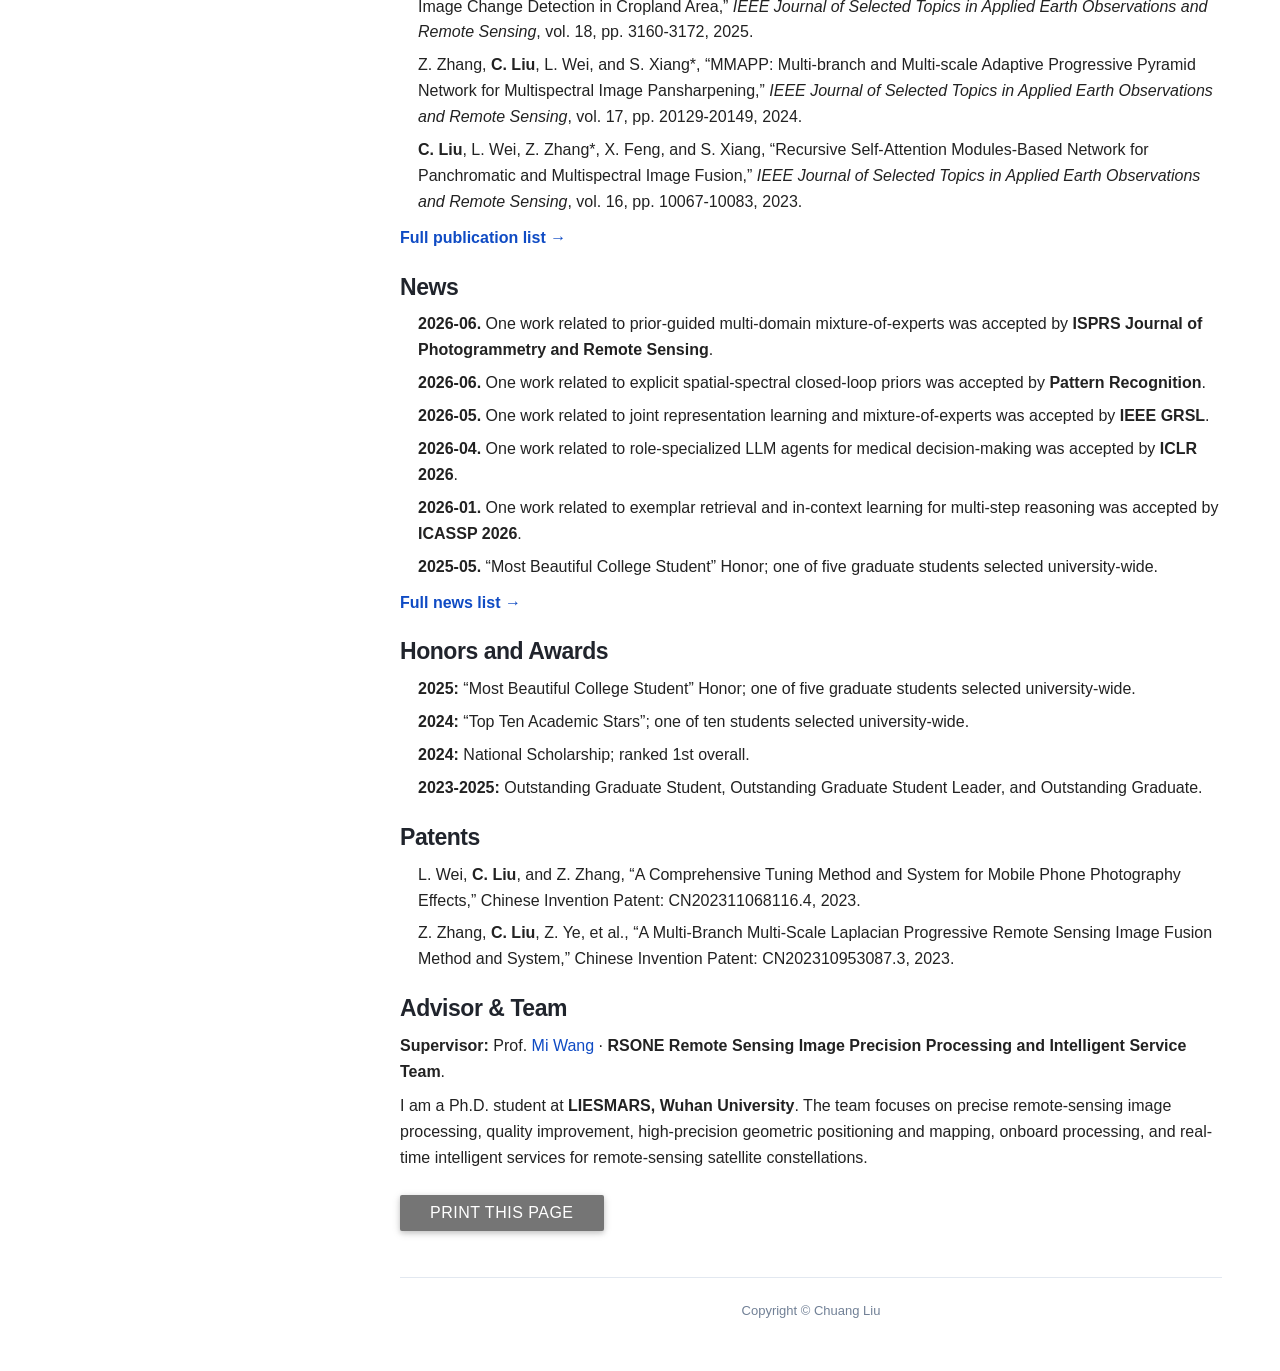
==== commit 6a8c32e3: "Refine recent work thumbnails and news" ====
--- a/cv.html
+++ b/cv.html
@@ -88,9 +88,9 @@
 
 <h2>News</h2>
 <ul class="cv-list">
-<li><b>2026-06.</b> <i>DAMoE</i> on prior-guided multi-domain mixture-of-experts for multimodal Earth-observation data gaps was accepted by <b>ISPRS Journal of Photogrammetry and Remote Sensing</b>.</li>
-<li><b>2026-06.</b> <i>UCLN</i> on interpretable pan-sharpening with explicit spatial-spectral closed-loop priors was accepted by <b>Pattern Recognition</b>.</li>
-<li><b>2026-05.</b> One work related to joint representation learning and mixture-of-experts for pan-sharpening was accepted by <b>IEEE GRSL</b>.</li>
+<li><b>2026-06.</b> One work related to prior-guided multi-domain mixture-of-experts was accepted by <b>ISPRS Journal of Photogrammetry and Remote Sensing</b>.</li>
+<li><b>2026-06.</b> One work related to explicit spatial-spectral closed-loop priors was accepted by <b>Pattern Recognition</b>.</li>
+<li><b>2026-05.</b> One work related to joint representation learning and mixture-of-experts was accepted by <b>IEEE GRSL</b>.</li>
 <li><b>2026-04.</b> One work related to role-specialized LLM agents for medical decision-making was accepted by <b>ICLR 2026</b>.</li>
 <li><b>2026-01.</b> One work related to exemplar retrieval and in-context learning for multi-step reasoning was accepted by <b>ICASSP 2026</b>.</li>
 <li><b>2025-05.</b> “Most Beautiful College Student” Honor; one of five graduate students selected university-wide.</li>
